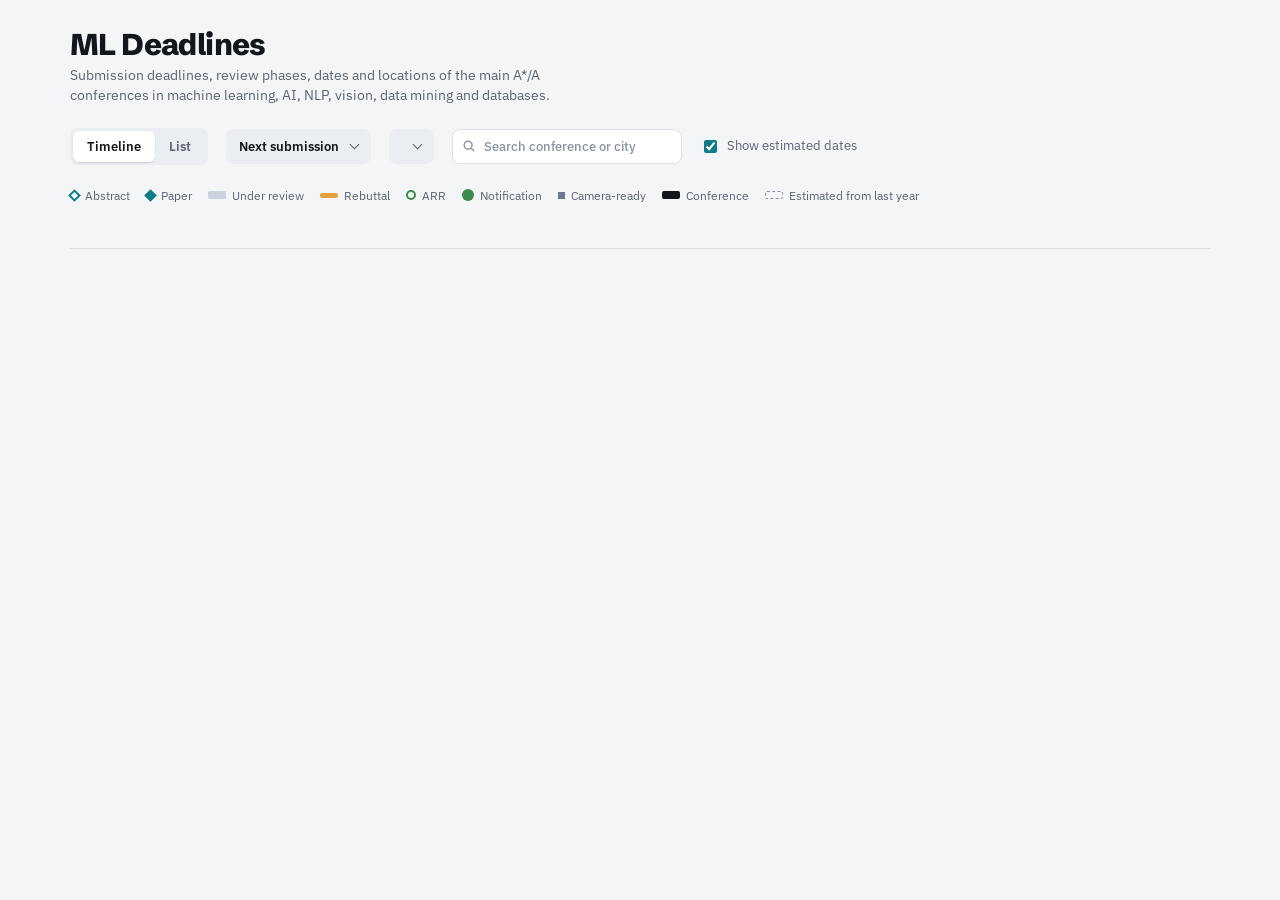
==== site/index.html @ cdab784c "Sort menu, area menu and search - The sort toggle becomes a menu with four orders: next submission  " ====
<!doctype html>
<html lang="en">
<head>
<meta charset="utf-8">
<meta name="viewport" content="width=device-width, initial-scale=1, viewport-fit=cover">
<title>ML Deadlines</title>
<meta name="description" content="Submission deadlines, review phases, dates and locations of the main A*/A conferences in machine learning, AI, NLP, vision, data mining and databases. Subscribe in your calendar.">
<link rel="canonical" href="https://ambress92.github.io/ml-deadlines/">
<meta name="google-site-verification" content="tQn860gtZTyTeX4KNDetB0hf03Wg_ztOCes29v9D6dY">
<link rel="icon" href="favicon.svg" type="image/svg+xml">
<meta property="og:type" content="website">
<meta property="og:site_name" content="ML Deadlines">
<meta property="og:title" content="ML Deadlines">
<meta property="og:description" content="Deadlines, review phases, dates and locations of the main A*/A conferences in ML, AI, NLP, vision, data mining and databases, on one timeline.">
<meta property="og:url" content="https://ambress92.github.io/ml-deadlines/">
<meta property="og:image" content="https://ambress92.github.io/ml-deadlines/og.png">
<meta property="og:image:width" content="1200">
<meta property="og:image:height" content="630">
<meta property="og:image:alt" content="ML Deadlines: conference deadlines on one timeline">
<meta name="twitter:card" content="summary_large_image">
<link rel="preconnect" href="https://fonts.googleapis.com">
<link rel="preconnect" href="https://fonts.gstatic.com" crossorigin>
<link rel="stylesheet" href="https://fonts.googleapis.com/css2?family=Schibsted+Grotesk:wght@600;700;800&family=IBM+Plex+Sans:wght@400;500;600&family=IBM+Plex+Mono:wght@400;500;600&display=swap">
<link rel="stylesheet" href="style.css">
</head>
<body>
<div class="wrap">
  <header>
    <div>
      <h1>ML Deadlines</h1>
      <p class="sub">Submission deadlines, review phases, dates and locations of the main A*/A conferences in machine learning, AI, NLP, vision, data mining and databases.</p>
    </div>
    <div class="head-actions">
      <div class="tz" id="tz"></div>
    </div>
  </header>

  <div class="controls">
    <div class="seg" role="group" aria-label="View">
      <button id="v-timeline" data-view="timeline" aria-pressed="true">Timeline</button>
      <button id="v-list" data-view="list" aria-pressed="false">List</button>
    </div>
    <label class="pick"><span class="sr">Sort by</span><select id="sort">
      <option value="submission">Next submission</option>
      <option value="rebuttal">Next rebuttal</option>
      <option value="decision">Next decision</option>
      <option value="conference">Next conference</option>
    </select></label>
    <label class="pick" id="area-pick"><span class="sr">Area</span><select id="area"></select></label>
    <label class="search"><span class="sr">Search conferences</span>
      <svg viewBox="0 0 16 16" fill="none" stroke="currentColor" stroke-width="1.6" aria-hidden="true"><circle cx="7" cy="7" r="4.5"/><path d="M10.5 10.5 14 14"/></svg>
      <input type="search" id="q" placeholder="Search conference or city" autocomplete="off" spellcheck="false" enterkeyhint="search">
    </label>
    <label class="check"><input type="checkbox" id="show-est" checked> Show estimated dates</label>
  </div>

  <div class="legend" id="legend">
    <span><i class="sw dia hollow"></i>Abstract</span>
    <span><i class="sw dia"></i>Paper</span>
    <span><i class="sw bar" style="background:var(--review)"></i>Under review</span>
    <span><i class="sw bar" style="background:var(--rebuttal);height:5px"></i>Rebuttal</span>
    <span title="ACL Rolling Review: commit your reviewed paper to this conference"><i class="sw ring"></i>ARR</span>
    <span><i class="sw dot"></i>Notification</span>
    <span><i class="sw sq"></i>Camera-ready</span>
    <span><i class="sw bar" style="background:var(--conf)"></i>Conference</span>
    <span><i class="sw bar" style="border:1.5px dashed var(--faint)"></i>Estimated from last year</span>
  </div>

  <main id="view"></main>

  <div class="rolling" id="rolling" hidden></div>

  <footer id="footer"></footer>
</div>
<div id="tip" hidden></div>
<div id="toast" hidden></div>
<div class="menu" id="menu" hidden></div>
<script>window.__DATA__ = /*__DATA__*/null;</script>
<script src="app.js"></script>
<script data-goatcounter="https://ml-deadlines.goatcounter.com/count" async src="https://gc.zgo.at/count.js"></script>
</body>
</html>
---- site/style.css ----
:root{
  --bg:#F3F5F7; --surface:#FFFFFF; --surface-2:#EAEEF2; --ink:#12161D; --muted:#5A6474; --faint:#8A93A1; --line:#DCE1E7;
  --accent:#0E7C86; --accent-ink:#FFFFFF; --accent-soft:#D6EEF0;
  --review:#CBD4DE; --rebuttal:#E3A23B; --notif:#3D8A4C; --camera:#6C7A8F; --conf:#12161D;
  --urgent:#C63D2F; --soon:#A86B12; --today:#C63D2F;
  --display:"Schibsted Grotesk", "Helvetica Neue", Arial, sans-serif;
  --sans:"IBM Plex Sans", "Helvetica Neue", Arial, sans-serif;
  --mono:"IBM Plex Mono", ui-monospace, Menlo, Consolas, monospace;
  --namew:220px; --axish:34px;
  color-scheme:light;
}
@media (prefers-color-scheme: dark){
  :root:not([data-theme="light"]){
    --bg:#0E1216; --surface:#151A20; --surface-2:#1C232B; --ink:#E5E9EE; --muted:#9AA4B1; --faint:#6B7582; --line:#29313A;
    --accent:#3DB5BF; --accent-ink:#06282B; --accent-soft:#12383C;
    --review:#34404D; --rebuttal:#E0A43F; --notif:#5DB36D; --camera:#8E9BB0; --conf:#E5E9EE;
    --urgent:#EE6A5B; --soon:#E0A43F; --today:#EE6A5B;
    color-scheme:dark;
  }
}
:root[data-theme="dark"]{
  --bg:#0E1216; --surface:#151A20; --surface-2:#1C232B; --ink:#E5E9EE; --muted:#9AA4B1; --faint:#6B7582; --line:#29313A;
  --accent:#3DB5BF; --accent-ink:#06282B; --accent-soft:#12383C;
  --review:#34404D; --rebuttal:#E0A43F; --notif:#5DB36D; --camera:#8E9BB0; --conf:#E5E9EE;
  --urgent:#EE6A5B; --soon:#E0A43F; --today:#EE6A5B;
  color-scheme:dark;
}
*{box-sizing:border-box}
[hidden]{display:none!important}
html{-webkit-text-size-adjust:100%}
body{margin:0; background:var(--bg); color:var(--ink); font-family:var(--sans); font-size:14px; line-height:1.45}
.wrap{max-width:1180px; margin:0 auto; padding:28px 20px 64px; display:flex; flex-direction:column; gap:22px}
header{display:flex; flex-wrap:wrap; align-items:flex-end; justify-content:space-between; gap:12px 24px}
h1{font-family:var(--display); font-weight:800; font-size:30px; letter-spacing:-.02em; margin:0; line-height:1.1}
.sub{color:var(--muted); margin:4px 0 0; max-width:62ch}
.tz{font-family:var(--mono); font-size:12px; color:var(--muted); text-align:right}
.tz b{color:var(--ink); font-weight:500}
.notice{font-size:13px; color:var(--muted); background:var(--surface-2); border-radius:6px; padding:8px 12px}
.notice strong{color:var(--ink); font-weight:600}

.controls{display:flex; flex-wrap:wrap; gap:10px 18px; align-items:center}
.seg{display:inline-flex; background:var(--surface-2); border-radius:8px; padding:3px}
.seg button{font:600 13px var(--sans); color:var(--muted); background:none; border:0; padding:7px 14px; border-radius:6px; cursor:pointer}
.seg button[aria-pressed="true"]{background:var(--surface); color:var(--ink); box-shadow:0 1px 2px rgba(0,0,0,.12)}
.sr{position:absolute; width:1px; height:1px; overflow:hidden; clip-path:inset(50%); white-space:nowrap}
/* native menus, so phones open their own picker; the arrow is drawn here so it follows the theme */
.pick{position:relative; display:inline-flex}
.pick select{appearance:none; -webkit-appearance:none; font:600 13px var(--sans); color:var(--ink); background:var(--surface-2); border:0; border-radius:8px; padding:9px 32px 9px 13px; cursor:pointer}
.pick select option{background:var(--surface); color:var(--ink)}
.pick::after{content:""; position:absolute; right:13px; top:50%; width:6px; height:6px; margin-top:-5px; border-right:1.5px solid var(--muted); border-bottom:1.5px solid var(--muted); transform:rotate(45deg); pointer-events:none}
.pick.off select{opacity:.45}
.search{position:relative; display:inline-flex; align-items:center}
.search svg{position:absolute; left:10px; width:14px; height:14px; color:var(--faint); pointer-events:none}
.search input{font:500 13px var(--sans); color:var(--ink); background:var(--surface); border:1px solid var(--line); border-radius:8px; padding:8px 10px 8px 31px; width:230px}
.search input::placeholder{color:var(--faint)}
.check{display:inline-flex; gap:7px; align-items:center; color:var(--muted); font-size:13px; cursor:pointer}
.check input{accent-color:var(--accent)}
button:focus-visible,select:focus-visible,[tabindex]:focus-visible,input:focus-visible{outline:2px solid var(--accent); outline-offset:2px}

/* rolling strip */
.rolling{display:flex; flex-wrap:wrap; align-items:center; gap:10px 20px; border:1px dashed var(--line); border-radius:8px; padding:10px 14px; background:var(--surface)}
.rolling .lbl{font:600 11px var(--sans); text-transform:uppercase; letter-spacing:.08em; color:var(--muted)}
.rolling .ven{font-family:var(--display); font-weight:700; font-size:15px}
.rolling .ven a{color:inherit; text-decoration:none; border-bottom:1px solid var(--line)}
.rolling .ven a:hover{color:var(--accent); border-bottom-color:var(--accent)}
.rolling .ven small{font:500 12px var(--sans); color:var(--muted); margin-left:6px}
.rolling .next{font-family:var(--mono); font-size:12.5px}
.rolling .next b{font-weight:600}
.rolling .then{font-family:var(--mono); font-size:12px; color:var(--faint)}

/* legend */
.legend{display:flex; flex-wrap:wrap; gap:6px 16px; font-size:12px; color:var(--muted)}
.legend span{display:inline-flex; align-items:center; gap:6px}
.sw{display:inline-block}
.sw.dia{width:9px; height:9px; transform:rotate(45deg); background:var(--accent)}
.sw.dia.hollow{background:var(--surface); border:2px solid var(--accent)}
.sw.bar{width:18px; height:8px; border-radius:2px}
.sw.dot{width:12px; height:12px; border-radius:50%; background:var(--notif)}
.sw.ring{width:10px; height:10px; border-radius:50%; border:2.5px solid var(--notif)}
.sw.sq{width:7px; height:7px; background:var(--camera)}

/* timeline */
.tl-scroll{overflow-x:auto; background:var(--surface); border:1px solid var(--line); border-radius:10px}
.tl{position:relative; min-width:880px}
.tl-head,.trow{display:grid; grid-template-columns:var(--namew) 1fr}
.tl-head{height:var(--axish); border-bottom:1px solid var(--line)}
.tl-head .axis{position:relative}
.mo{position:absolute; top:10px; font:500 11px var(--mono); color:var(--muted); padding-left:5px; white-space:nowrap}
.mo.jan{color:var(--ink); font-weight:600}
.grid{position:absolute; top:0; bottom:0; left:var(--namew); right:0; pointer-events:none; z-index:0}
.grid i{position:absolute; top:0; bottom:0; width:1px; background:var(--line)}
.grid .now{top:var(--axish); width:2px; background:var(--today); z-index:3}
/* the today line starts below the month labels; its label stays at the top of the axis */
.grid .now::before{content:"today"; position:absolute; top:calc(-1px - var(--axish)); left:50%; transform:translateX(-50%); font:600 10px var(--mono); color:var(--today); background:var(--surface); padding:0 3px}
.trow{border-bottom:1px solid var(--line); min-height:54px}
.trow:last-child{border-bottom:0}
.tname{padding:8px 12px 8px 14px; display:flex; flex-direction:column; justify-content:center; gap:2px; border-right:1px solid var(--line); background:var(--surface); position:sticky; left:0; z-index:4}
.vn{font-family:var(--display); font-weight:700; font-size:15px; display:flex; align-items:baseline; gap:6px}
.vn a{color:inherit; text-decoration:none; border-bottom:1px solid var(--line)}
.vn a:hover{color:var(--accent); border-bottom-color:var(--accent)}
.vn .ed{font:500 12px var(--mono); color:var(--muted)}
.rank{font:600 10.5px var(--mono); padding:1px 5px; border-radius:4px; background:var(--surface-2); color:var(--muted)}
.cd{font:500 12px var(--mono); color:var(--muted); white-space:nowrap}
.cd.urgent{color:var(--urgent)} .cd.soon{color:var(--soon)}

.est-tag{font:600 10px var(--mono); text-transform:uppercase; letter-spacing:.06em; color:var(--faint); border:1px dashed var(--faint); border-radius:4px; padding:0 4px}
.track{position:relative; z-index:1}
.band{position:absolute; top:50%; height:10px; margin-top:-5px; border-radius:2px}
.band.review{background:var(--review)}
.band.rebuttal{background:var(--rebuttal); height:6px; margin-top:-3px; z-index:1}
.band.conf{background:var(--conf); height:14px; margin-top:-7px; min-width:6px; z-index:1}
.mk{position:absolute; top:50%; z-index:2; cursor:default; box-shadow:0 0 0 2px var(--surface)}
.mk.notif{box-shadow:none}
.mk.sub{width:11px; height:11px; margin:-5.5px 0 0 -5.5px; transform:rotate(45deg); background:var(--accent)}
.mk.sub.hollow{background:var(--surface); border:2px solid var(--accent)}
.mk.notif{width:14px; height:14px; margin:-7px 0 0 -7px; border-radius:50%; background:var(--notif); border:2px solid var(--surface)}
.mk.commit{width:10px; height:10px; margin:-5px 0 0 -5px; border-radius:50%; background:var(--surface); border:2.5px solid var(--notif)}
.mk.camera{width:8px; height:8px; margin:-4px 0 0 -4px; background:var(--camera)}
.band[data-tip]{cursor:default}
.clabel{position:absolute; top:50%; transform:translateY(-50%); font:500 11px var(--mono); color:var(--muted); white-space:nowrap}
.past{opacity:.3}
.track .est:not(.past){opacity:.6}
.band.conf.est,.band.review.est{background:transparent; border:1.5px dashed var(--faint)}
.mk.sub.est{background:transparent; border:2px dashed var(--accent)}
.tname .row1{display:flex; align-items:center; justify-content:space-between; gap:6px}
.icon-btn{flex:none; display:inline-grid; place-items:center; width:26px; height:26px; border-radius:6px; border:1px solid var(--line); background:var(--surface); color:var(--muted); cursor:pointer; padding:0}
.icon-btn:hover{color:var(--accent); border-color:var(--accent)}
.icon-btn svg{width:14px; height:14px}

/* list */
.list{display:flex; flex-direction:column; background:var(--surface); border:1px solid var(--line); border-radius:10px}
.lrow{display:grid; grid-template-columns:118px minmax(170px,1.1fr) minmax(220px,1.5fr) minmax(250px,2fr) auto; gap:14px 20px; align-items:center; padding:14px 16px; border-bottom:1px solid var(--line)}
.lrow:last-child{border-bottom:0}
.lrow.est{background:repeating-linear-gradient(135deg, transparent 0 10px, var(--surface-2) 10px 11px)}
.big{font:600 20px var(--mono); letter-spacing:-.02em; font-variant-numeric:tabular-nums}
.big.urgent{color:var(--urgent)} .big.soon{color:var(--soon)}
.big small{display:block; font:500 11px var(--sans); color:var(--muted); letter-spacing:0}
.meta{font-size:12.5px; color:var(--muted)}
.nextdl b{font-weight:600}
.nextdl .when{font-family:var(--mono); font-size:13px}
.nextdl .aoe{font:400 11.5px var(--mono); color:var(--faint)}
.phases{display:flex; flex-wrap:wrap; gap:4px 6px}
.ph{font:500 11.5px var(--mono); padding:2px 7px; border-radius:4px; background:var(--surface-2); color:var(--muted); white-space:nowrap}
.ph.is-next{background:var(--accent-soft); color:var(--ink); font-weight:600}
.ph.done{text-decoration:line-through; opacity:.6}
.btn{font:600 12.5px var(--sans); color:var(--accent-ink); background:var(--accent); border:0; border-radius:6px; padding:8px 12px; cursor:pointer; white-space:nowrap}
.btn.ghost{background:transparent; color:var(--accent); border:1px solid var(--accent)}

.head-actions{display:flex; flex-direction:column; align-items:flex-end; gap:10px}
.menu{position:fixed; z-index:40; background:var(--surface); border:1px solid var(--line); border-radius:8px; box-shadow:0 8px 24px rgba(0,0,0,.14); padding:6px; min-width:230px; display:flex; flex-direction:column}
.menu .mh{font:600 11px var(--sans); text-transform:uppercase; letter-spacing:.08em; color:var(--muted); padding:6px 10px 4px}
.menu a,.menu button{font:500 13px var(--sans); color:var(--ink); text-decoration:none; background:none; border:0; text-align:left; padding:8px 10px; border-radius:5px; cursor:pointer}
.menu a:hover,.menu button:hover{background:var(--surface-2)}
.menu .note{font-size:11.5px; color:var(--faint); padding:4px 10px 6px; max-width:260px}
.src{color:var(--faint); grid-column:2 / -1; margin-top:-6px; font-size:12px} .src a{color:inherit}
.src a:hover{color:var(--accent)}
footer{display:flex; flex-wrap:wrap; gap:6px 18px; font-size:12.5px; color:var(--muted); border-top:1px solid var(--line); padding-top:16px}
footer a{color:var(--ink)}
footer a:hover{color:var(--accent)}
.swipe-hint{display:none}
.static-list{margin:0; padding:18px 18px 18px 34px; background:var(--surface); border:1px solid var(--line); border-radius:10px; color:var(--muted)}
.static-list li{margin-bottom:6px}
.static-list a{color:var(--ink); font-weight:600}
.empty{padding:28px; text-align:center; color:var(--muted)}
#tip{position:fixed; z-index:50; pointer-events:none; background:var(--ink); color:var(--bg); font:500 12px var(--mono); padding:6px 9px; border-radius:6px; max-width:280px; white-space:pre-line}
#toast{position:fixed; left:50%; bottom:calc(24px + env(safe-area-inset-bottom, 0px)); transform:translateX(-50%); background:var(--ink); color:var(--bg); padding:10px 16px; border-radius:8px; font-size:13px; z-index:60; max-width:calc(100% - 32px)}

@media (max-width:860px){
  .lrow{grid-template-columns:96px 1fr; gap:8px 14px}
  .lrow .nextdl,.lrow .phases,.lrow .act,.lrow .src{grid-column:2}
  .big{font-size:17px}
}
@media (max-width:520px){
  :root{--namew:128px}
  h1{font-size:25px}
  .tz{text-align:left}
  .head-actions{align-items:flex-start}
  .lrow{grid-template-columns:1fr}
  .lrow .nextdl,.lrow .phases,.lrow .act,.lrow .src{grid-column:1}
}
/* phones: one stacked row per venue (name above the track); about 9 of the 12 months are
   visible and the chart scrolls sideways, with the names pinned to the left */
@media (max-width:640px){
  :root{--axish:30px}
  .wrap{padding-inline:14px}
  /* controls: view and search on the first line, the menus below */
  .controls{gap:10px}
  .search{order:1; flex:1 1 150px}
  .search input{width:100%}
  .pick,.check{order:2}
  .tl{min-width:0; width:calc(100% * 12 / 9)}
  .swipe-hint{display:block; margin:-12px 0 0; font-size:12px; color:var(--muted)}
  .tl-head{grid-template-columns:1fr}
  .tl-head > div:first-child{display:none}
  .grid{left:0}
  .trow{grid-template-columns:1fr; min-height:0}
  .tname{position:sticky; left:0; width:calc(100vw - 30px); border-right:0; padding:8px 10px 2px; flex-direction:row; flex-wrap:wrap; align-items:baseline; justify-content:space-between; gap:0 10px; z-index:4}
  .tname .row1{flex:1 1 auto; min-width:0}
  .tname .cd{order:3; flex-basis:100%; font-size:11.5px}
  .track{height:30px}
  .vn{font-size:14px}
  .mo{font-size:10px; padding-left:3px; top:9px}
  .mk.sub{width:9px; height:9px; margin:-4.5px 0 0 -4.5px}
  .mk.notif{width:11px; height:11px; margin:-5.5px 0 0 -5.5px}
  .mk.commit{width:9px; height:9px; margin:-4.5px 0 0 -4.5px; border-width:2px}
  .mk.camera{width:6px; height:6px; margin:-3px 0 0 -3px}
  .band{height:7px; margin-top:-3.5px}
  .band.rebuttal{height:4px; margin-top:-2px}
  .band.conf{height:11px; margin-top:-5.5px}
  .clabel{font-size:10px}
  .icon-btn{width:24px; height:24px}
}
@media (prefers-reduced-motion: reduce){*{transition:none!important}}
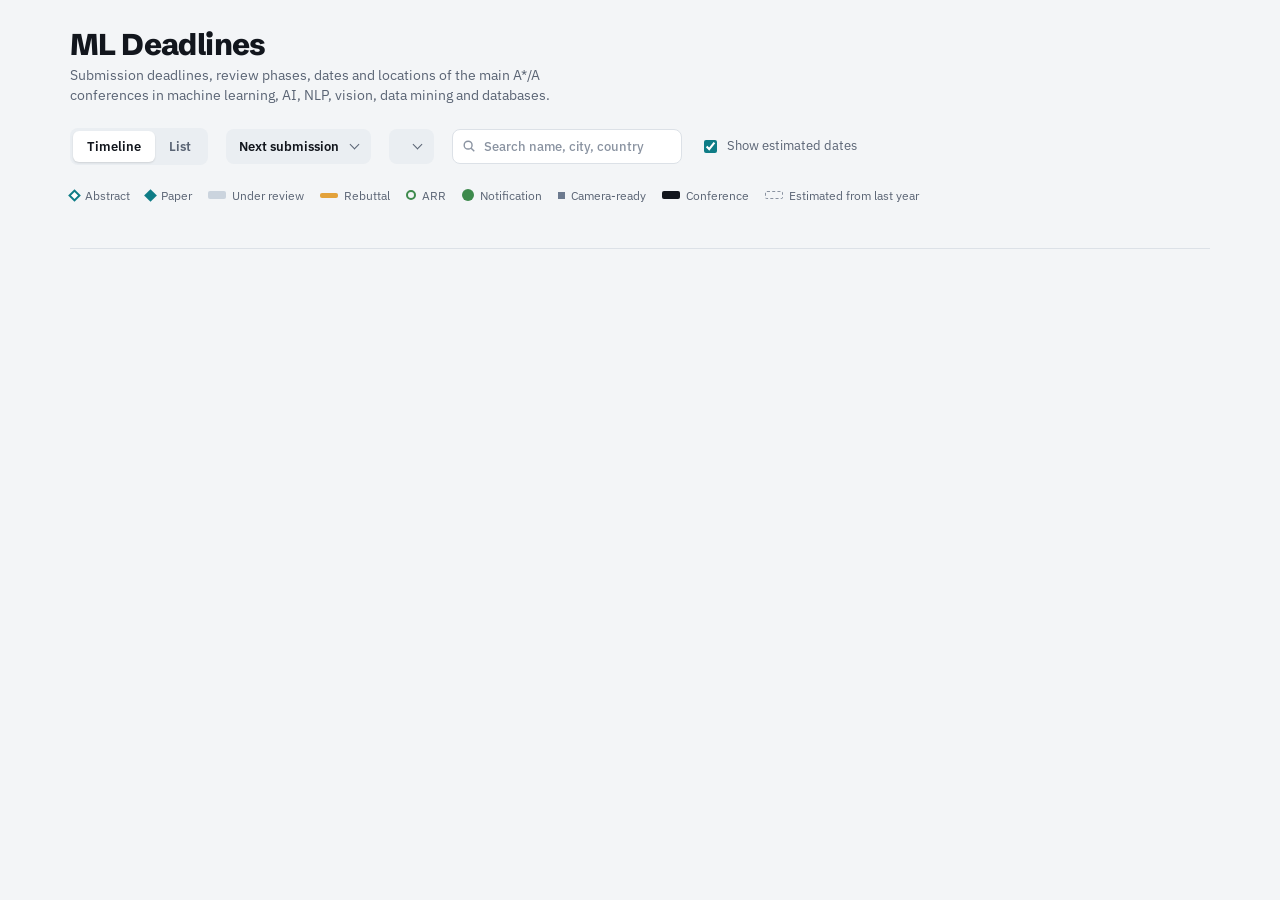
==== commit 8d48b65b: "Search by country, and match the start of words - Each typed word must start a word of the venue's n" ====
--- a/site/index.html
+++ b/site/index.html
@@ -49,7 +49,7 @@
     <label class="pick" id="area-pick"><span class="sr">Area</span><select id="area"></select></label>
     <label class="search"><span class="sr">Search conferences</span>
       <svg viewBox="0 0 16 16" fill="none" stroke="currentColor" stroke-width="1.6" aria-hidden="true"><circle cx="7" cy="7" r="4.5"/><path d="M10.5 10.5 14 14"/></svg>
-      <input type="search" id="q" placeholder="Search conference or city" autocomplete="off" spellcheck="false" enterkeyhint="search">
+      <input type="search" id="q" placeholder="Search name, city, country" autocomplete="off" spellcheck="false" enterkeyhint="search">
     </label>
     <label class="check"><input type="checkbox" id="show-est" checked> Show estimated dates</label>
   </div>
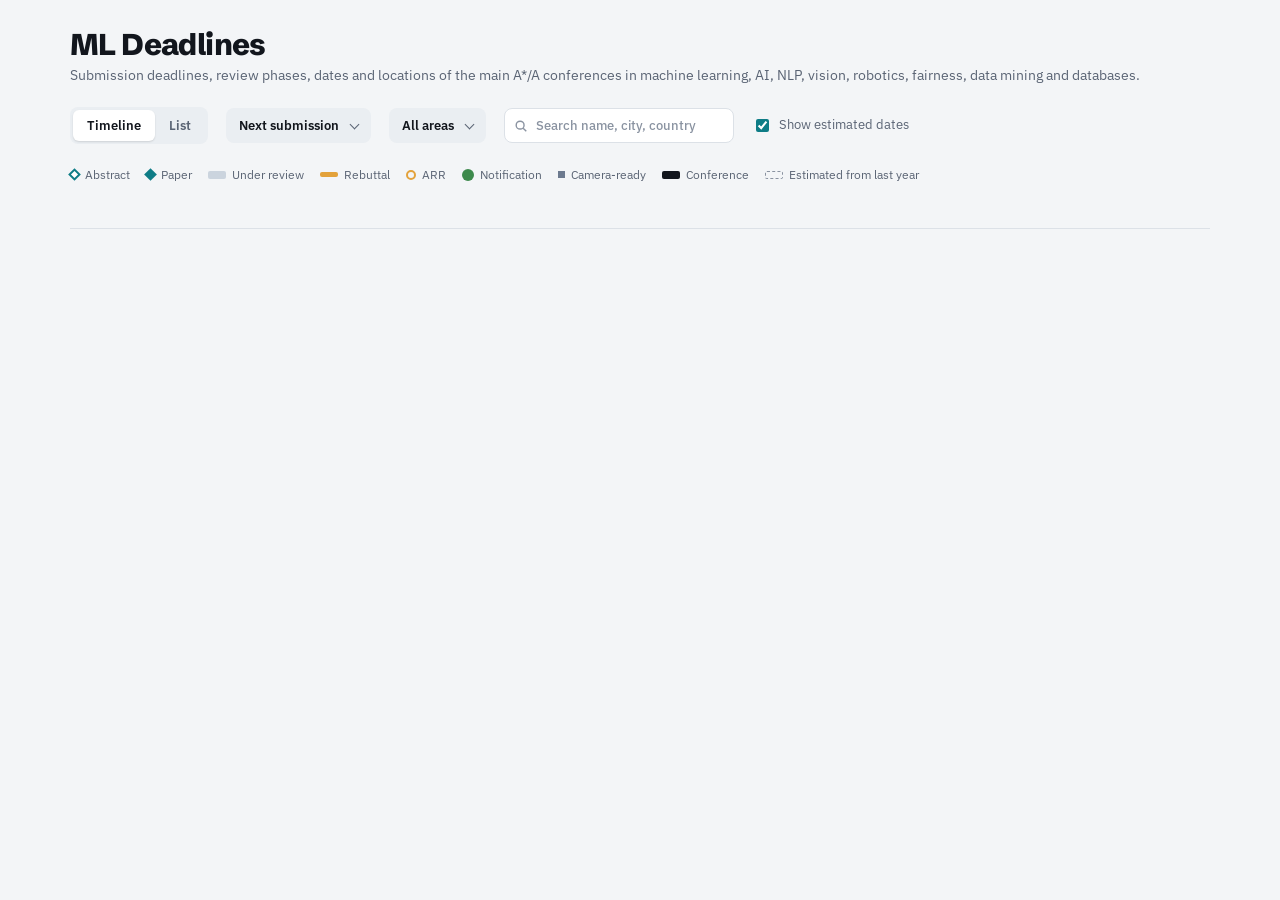
==== commit 84d29f6a: "Add vision, robotics and fairness venues; move to ICORE 2026 ranks New venues, with dates from the o" ====
--- a/site/index.html
+++ b/site/index.html
@@ -4,14 +4,14 @@
 <meta charset="utf-8">
 <meta name="viewport" content="width=device-width, initial-scale=1, viewport-fit=cover">
 <title>ML Deadlines</title>
-<meta name="description" content="Submission deadlines, review phases, dates and locations of the main A*/A conferences in machine learning, AI, NLP, vision, data mining and databases. Subscribe in your calendar.">
+<meta name="description" content="Submission deadlines, review phases, dates and locations of the main A*/A conferences in machine learning, AI, NLP, vision, robotics, fairness, data mining and databases. Subscribe in your calendar.">
 <link rel="canonical" href="https://ambress92.github.io/ml-deadlines/">
 <meta name="google-site-verification" content="tQn860gtZTyTeX4KNDetB0hf03Wg_ztOCes29v9D6dY">
 <link rel="icon" href="favicon.svg" type="image/svg+xml">
 <meta property="og:type" content="website">
 <meta property="og:site_name" content="ML Deadlines">
 <meta property="og:title" content="ML Deadlines">
-<meta property="og:description" content="Deadlines, review phases, dates and locations of the main A*/A conferences in ML, AI, NLP, vision, data mining and databases, on one timeline.">
+<meta property="og:description" content="Deadlines, review phases, dates and locations of the main A*/A conferences in ML, AI, NLP, vision, robotics, fairness, data mining and databases, on one timeline.">
 <meta property="og:url" content="https://ambress92.github.io/ml-deadlines/">
 <meta property="og:image" content="https://ambress92.github.io/ml-deadlines/og.png">
 <meta property="og:image:width" content="1200">
@@ -28,10 +28,7 @@
   <header>
     <div>
       <h1>ML Deadlines</h1>
-      <p class="sub">Submission deadlines, review phases, dates and locations of the main A*/A conferences in machine learning, AI, NLP, vision, data mining and databases.</p>
-    </div>
-    <div class="head-actions">
-      <div class="tz" id="tz"></div>
+      <p class="sub">Submission deadlines, review phases, dates and locations of the main A*/A conferences in machine learning, AI, NLP, vision, robotics, fairness, data mining and databases.</p>
     </div>
   </header>
 
@@ -46,7 +43,10 @@
       <option value="decision">Next decision</option>
       <option value="conference">Next conference</option>
     </select></label>
-    <label class="pick" id="area-pick"><span class="sr">Area</span><select id="area"></select></label>
+    <div class="pick" id="area-pick">
+      <button type="button" id="area-btn" aria-haspopup="true" aria-expanded="false">All areas</button>
+      <div class="area-pop" id="area-pop" role="group" aria-label="Areas" hidden></div>
+    </div>
     <label class="search"><span class="sr">Search conferences</span>
       <svg viewBox="0 0 16 16" fill="none" stroke="currentColor" stroke-width="1.6" aria-hidden="true"><circle cx="7" cy="7" r="4.5"/><path d="M10.5 10.5 14 14"/></svg>
       <input type="search" id="q" placeholder="Search name, city, country" autocomplete="off" spellcheck="false" enterkeyhint="search">
--- a/site/style.css
+++ b/site/style.css
@@ -32,9 +32,7 @@
 .wrap{max-width:1180px; margin:0 auto; padding:28px 20px 64px; display:flex; flex-direction:column; gap:22px}
 header{display:flex; flex-wrap:wrap; align-items:flex-end; justify-content:space-between; gap:12px 24px}
 h1{font-family:var(--display); font-weight:800; font-size:30px; letter-spacing:-.02em; margin:0; line-height:1.1}
-.sub{color:var(--muted); margin:4px 0 0; max-width:62ch}
-.tz{font-family:var(--mono); font-size:12px; color:var(--muted); text-align:right}
-.tz b{color:var(--ink); font-weight:500}
+.sub{color:var(--muted); margin:4px 0 0}
 .notice{font-size:13px; color:var(--muted); background:var(--surface-2); border-radius:6px; padding:8px 12px}
 .notice strong{color:var(--ink); font-weight:600}
 
@@ -45,10 +43,16 @@
 .sr{position:absolute; width:1px; height:1px; overflow:hidden; clip-path:inset(50%); white-space:nowrap}
 /* native menus, so phones open their own picker; the arrow is drawn here so it follows the theme */
 .pick{position:relative; display:inline-flex}
-.pick select{appearance:none; -webkit-appearance:none; font:600 13px var(--sans); color:var(--ink); background:var(--surface-2); border:0; border-radius:8px; padding:9px 32px 9px 13px; cursor:pointer}
+.pick select,.pick>button{appearance:none; -webkit-appearance:none; font:600 13px var(--sans); color:var(--ink); background:var(--surface-2); border:0; border-radius:8px; padding:9px 32px 9px 13px; cursor:pointer}
 .pick select option{background:var(--surface); color:var(--ink)}
 .pick::after{content:""; position:absolute; right:13px; top:50%; width:6px; height:6px; margin-top:-5px; border-right:1.5px solid var(--muted); border-bottom:1.5px solid var(--muted); transform:rotate(45deg); pointer-events:none}
-.pick.off select{opacity:.45}
+.pick.off select,.pick.off>button{opacity:.45}
+.pick>button{text-align:left; white-space:nowrap}
+.area-pop{position:absolute; top:calc(100% + 6px); left:0; z-index:40; background:var(--surface); border:1px solid var(--line); border-radius:8px; box-shadow:0 8px 24px rgba(0,0,0,.14); padding:6px; min-width:210px; display:flex; flex-direction:column}
+.area-pop label{display:flex; gap:9px; align-items:center; font:500 13px var(--sans); color:var(--ink); padding:7px 10px; border-radius:5px; cursor:pointer; white-space:nowrap}
+.area-pop label:hover{background:var(--surface-2)}
+.area-pop label.all{font-weight:600; border-bottom:1px solid var(--line); border-radius:5px 5px 0 0; margin-bottom:4px; padding-bottom:9px}
+.area-pop input{accent-color:var(--accent); margin:0}
 .search{position:relative; display:inline-flex; align-items:center}
 .search svg{position:absolute; left:10px; width:14px; height:14px; color:var(--faint); pointer-events:none}
 .search input{font:500 13px var(--sans); color:var(--ink); background:var(--surface); border:1px solid var(--line); border-radius:8px; padding:8px 10px 8px 31px; width:230px}
@@ -76,7 +80,7 @@
 .sw.dia.hollow{background:var(--surface); border:2px solid var(--accent)}
 .sw.bar{width:18px; height:8px; border-radius:2px}
 .sw.dot{width:12px; height:12px; border-radius:50%; background:var(--notif)}
-.sw.ring{width:10px; height:10px; border-radius:50%; border:2.5px solid var(--notif)}
+.sw.ring{width:10px; height:10px; border-radius:50%; border:2.5px solid var(--rebuttal)}
 .sw.sq{width:7px; height:7px; background:var(--camera)}
 
 /* timeline */
@@ -114,7 +118,7 @@
 .mk.sub{width:11px; height:11px; margin:-5.5px 0 0 -5.5px; transform:rotate(45deg); background:var(--accent)}
 .mk.sub.hollow{background:var(--surface); border:2px solid var(--accent)}
 .mk.notif{width:14px; height:14px; margin:-7px 0 0 -7px; border-radius:50%; background:var(--notif); border:2px solid var(--surface)}
-.mk.commit{width:10px; height:10px; margin:-5px 0 0 -5px; border-radius:50%; background:var(--surface); border:2.5px solid var(--notif)}
+.mk.commit{width:10px; height:10px; margin:-5px 0 0 -5px; border-radius:50%; background:var(--surface); border:2.5px solid var(--rebuttal)}
 .mk.camera{width:8px; height:8px; margin:-4px 0 0 -4px; background:var(--camera)}
 .band[data-tip]{cursor:default}
 .clabel{position:absolute; top:50%; transform:translateY(-50%); font:500 11px var(--mono); color:var(--muted); white-space:nowrap}
@@ -146,7 +150,6 @@
 .btn{font:600 12.5px var(--sans); color:var(--accent-ink); background:var(--accent); border:0; border-radius:6px; padding:8px 12px; cursor:pointer; white-space:nowrap}
 .btn.ghost{background:transparent; color:var(--accent); border:1px solid var(--accent)}
 
-.head-actions{display:flex; flex-direction:column; align-items:flex-end; gap:10px}
 .menu{position:fixed; z-index:40; background:var(--surface); border:1px solid var(--line); border-radius:8px; box-shadow:0 8px 24px rgba(0,0,0,.14); padding:6px; min-width:230px; display:flex; flex-direction:column}
 .menu .mh{font:600 11px var(--sans); text-transform:uppercase; letter-spacing:.08em; color:var(--muted); padding:6px 10px 4px}
 .menu a,.menu button{font:500 13px var(--sans); color:var(--ink); text-decoration:none; background:none; border:0; text-align:left; padding:8px 10px; border-radius:5px; cursor:pointer}
@@ -173,8 +176,6 @@
 @media (max-width:520px){
   :root{--namew:128px}
   h1{font-size:25px}
-  .tz{text-align:left}
-  .head-actions{align-items:flex-start}
   .lrow{grid-template-columns:1fr}
   .lrow .nextdl,.lrow .phases,.lrow .act,.lrow .src{grid-column:1}
 }
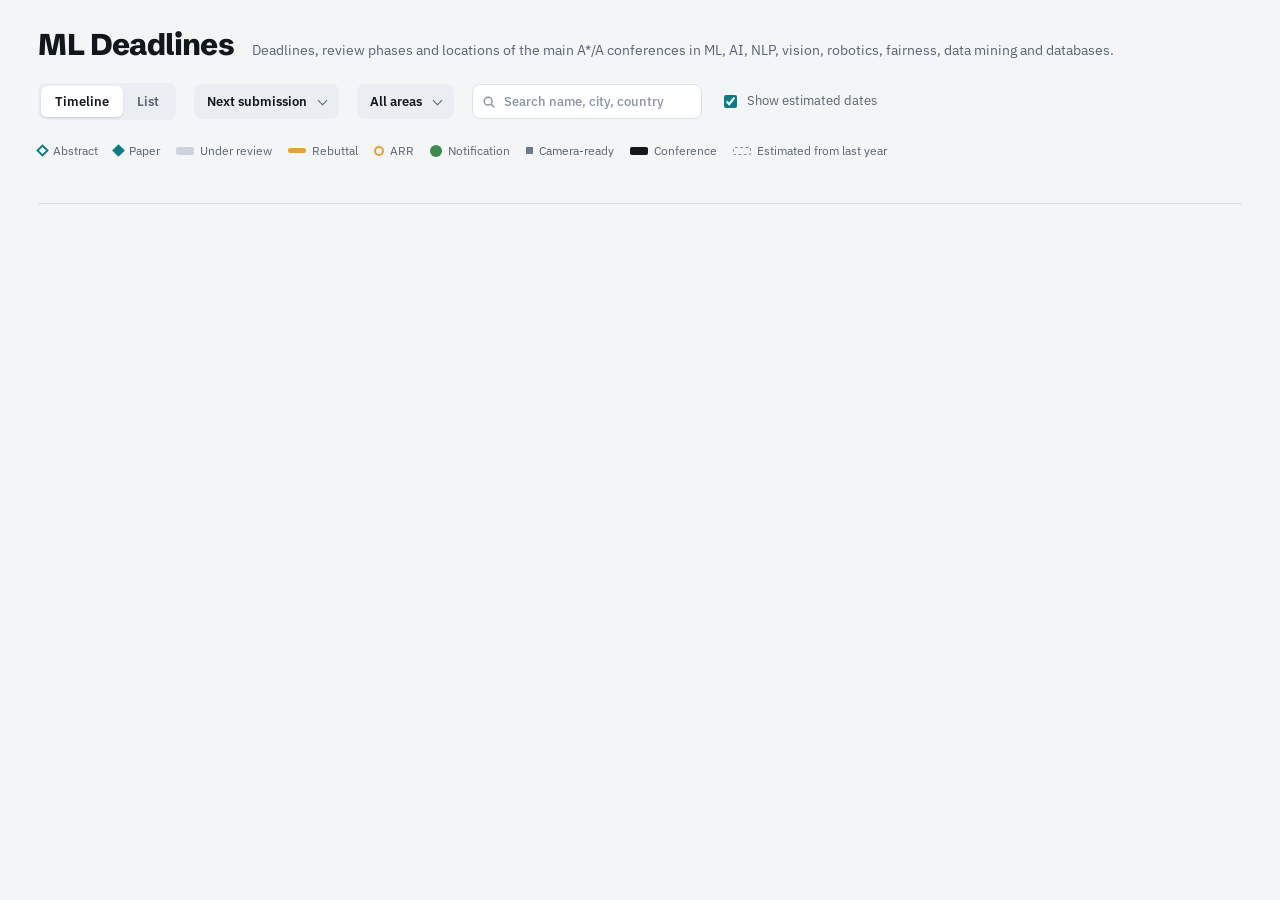
==== commit 668211bb: "Wider page, title and subtitle on one line, US or UK date order The page grows to 1300px (was 1180px" ====
--- a/site/index.html
+++ b/site/index.html
@@ -26,9 +26,9 @@
 <body>
 <div class="wrap">
   <header>
-    <div>
+    <div class="titles">
       <h1>ML Deadlines</h1>
-      <p class="sub">Submission deadlines, review phases, dates and locations of the main A*/A conferences in machine learning, AI, NLP, vision, robotics, fairness, data mining and databases.</p>
+      <p class="sub">Deadlines, review phases and locations of the main A*/A conferences in ML, AI, NLP, vision, robotics, fairness, data mining and databases.</p>
     </div>
   </header>
 
--- a/site/style.css
+++ b/site/style.css
@@ -6,7 +6,7 @@
   --display:"Schibsted Grotesk", "Helvetica Neue", Arial, sans-serif;
   --sans:"IBM Plex Sans", "Helvetica Neue", Arial, sans-serif;
   --mono:"IBM Plex Mono", ui-monospace, Menlo, Consolas, monospace;
-  --namew:220px; --axish:34px;
+  --namew:210px; --axish:34px;
   color-scheme:light;
 }
 @media (prefers-color-scheme: dark){
@@ -29,10 +29,12 @@
 [hidden]{display:none!important}
 html{-webkit-text-size-adjust:100%}
 body{margin:0; background:var(--bg); color:var(--ink); font-family:var(--sans); font-size:14px; line-height:1.45}
-.wrap{max-width:1180px; margin:0 auto; padding:28px 20px 64px; display:flex; flex-direction:column; gap:22px}
+.wrap{max-width:1300px; margin:0 auto; padding:28px clamp(20px, 3vw, 40px) 64px; display:flex; flex-direction:column; gap:22px}
 header{display:flex; flex-wrap:wrap; align-items:flex-end; justify-content:space-between; gap:12px 24px}
 h1{font-family:var(--display); font-weight:800; font-size:30px; letter-spacing:-.02em; margin:0; line-height:1.1}
-.sub{color:var(--muted); margin:4px 0 0}
+/* the subtitle sits beside the title when it fits, and below it otherwise */
+.titles{display:flex; flex-wrap:wrap; align-items:baseline; gap:4px 18px}
+.sub{color:var(--muted); margin:0}
 .notice{font-size:13px; color:var(--muted); background:var(--surface-2); border-radius:6px; padding:8px 12px}
 .notice strong{color:var(--ink); font-weight:600}
 
@@ -99,12 +101,13 @@
 .trow{border-bottom:1px solid var(--line); min-height:54px}
 .trow:last-child{border-bottom:0}
 .tname{padding:8px 12px 8px 14px; display:flex; flex-direction:column; justify-content:center; gap:2px; border-right:1px solid var(--line); background:var(--surface); position:sticky; left:0; z-index:4}
-.vn{font-family:var(--display); font-weight:700; font-size:15px; display:flex; align-items:baseline; gap:6px}
+.vn{font-family:var(--display); font-weight:700; font-size:15px; display:flex; align-items:baseline; gap:5px}
+.vn a{white-space:nowrap}
 .vn a{color:inherit; text-decoration:none; border-bottom:1px solid var(--line)}
 .vn a:hover{color:var(--accent); border-bottom-color:var(--accent)}
 .vn .ed{font:500 12px var(--mono); color:var(--muted)}
 .rank{font:600 10.5px var(--mono); padding:1px 5px; border-radius:4px; background:var(--surface-2); color:var(--muted)}
-.cd{font:500 12px var(--mono); color:var(--muted); white-space:nowrap}
+.cd{font:500 12px var(--mono); color:var(--muted)}
 .cd.urgent{color:var(--urgent)} .cd.soon{color:var(--soon)}
 
 .est-tag{font:600 10px var(--mono); text-transform:uppercase; letter-spacing:.06em; color:var(--faint); border:1px dashed var(--faint); border-radius:4px; padding:0 4px}
@@ -122,6 +125,8 @@
 .mk.camera{width:8px; height:8px; margin:-4px 0 0 -4px; background:var(--camera)}
 .band[data-tip]{cursor:default}
 .clabel{position:absolute; top:50%; transform:translateY(-50%); font:500 11px var(--mono); color:var(--muted); white-space:nowrap}
+/* a label that would cover a marker sits above the row's line instead */
+.clabel.lift{transform:translateY(calc(-50% - 17px))}
 .past{opacity:.3}
 .track .est:not(.past){opacity:.6}
 .band.conf.est,.band.review.est{background:transparent; border:1.5px dashed var(--faint)}
@@ -184,6 +189,7 @@
 @media (max-width:640px){
   :root{--axish:30px}
   .wrap{padding-inline:14px}
+  .sub{display:none}  /* phones show only the title */
   /* controls: view and search on the first line, the menus below */
   .controls{gap:10px}
   .search{order:1; flex:1 1 150px}
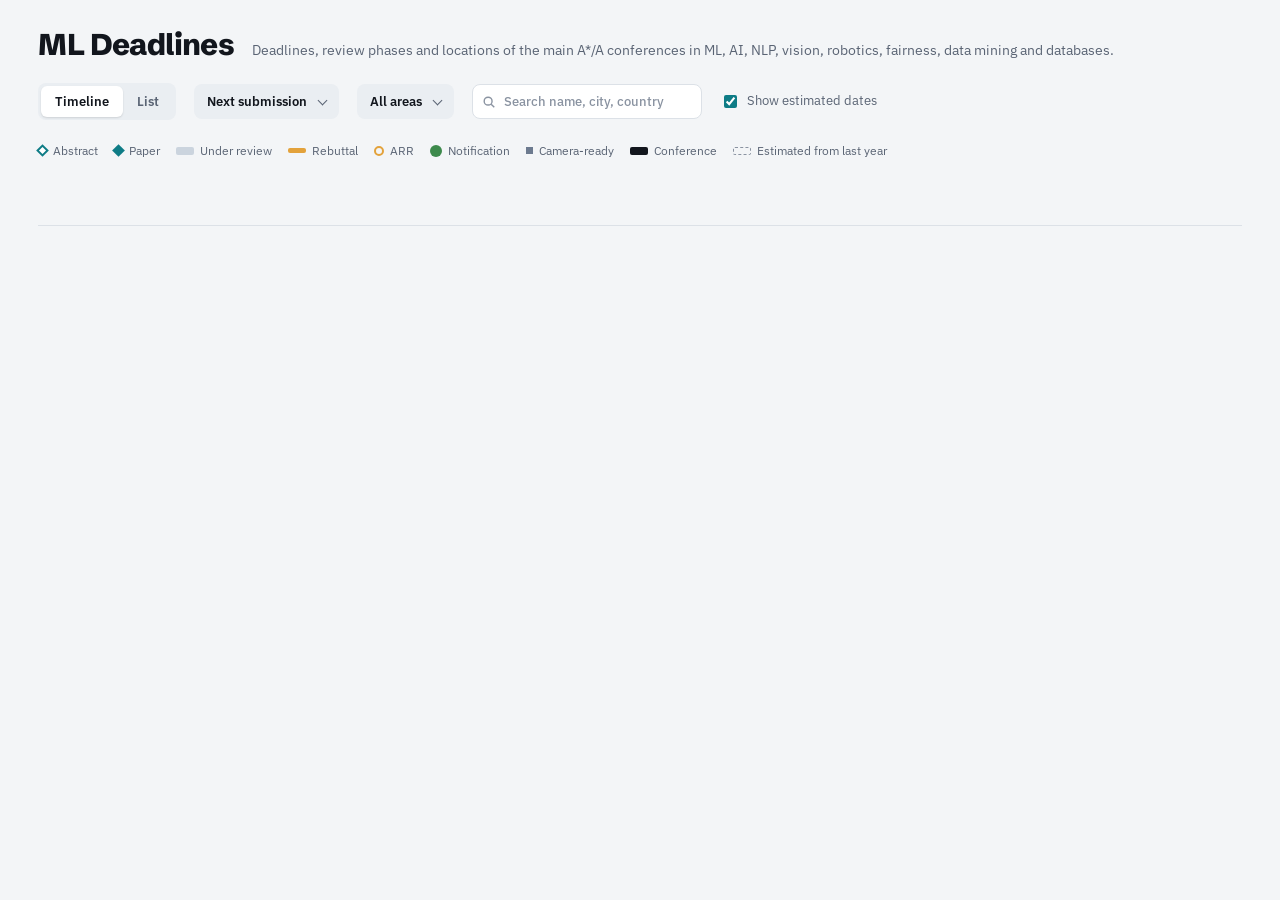
==== commit 108d40a7: "Add a page for each conference The build now writes dist/<id>/index.html for all 37 conferences: eve" ====
--- a/site/index.html
+++ b/site/index.html
@@ -28,7 +28,7 @@
   <header>
     <div class="titles">
       <h1>ML Deadlines</h1>
-      <p class="sub">Deadlines, review phases and locations of the main A*/A conferences in ML, AI, NLP, vision, robotics, fairness, data mining and databases.</p>
+      <p class="tagline">Deadlines, review phases and locations of the main A*/A conferences in ML, AI, NLP, vision, robotics, fairness, data mining and databases.</p>
     </div>
   </header>
 
@@ -70,6 +70,8 @@
 
   <div class="rolling" id="rolling" hidden></div>
 
+  <nav id="confnav"></nav>
+
   <footer id="footer"></footer>
 </div>
 <div id="tip" hidden></div>
--- a/site/style.css
+++ b/site/style.css
@@ -34,7 +34,7 @@
 h1{font-family:var(--display); font-weight:800; font-size:30px; letter-spacing:-.02em; margin:0; line-height:1.1}
 /* the subtitle sits beside the title when it fits, and below it otherwise */
 .titles{display:flex; flex-wrap:wrap; align-items:baseline; gap:4px 18px}
-.sub{color:var(--muted); margin:0}
+.tagline{color:var(--muted); margin:0}
 .notice{font-size:13px; color:var(--muted); background:var(--surface-2); border-radius:6px; padding:8px 12px}
 .notice strong{color:var(--ink); font-weight:600}
 
@@ -64,7 +64,8 @@
 button:focus-visible,select:focus-visible,[tabindex]:focus-visible,input:focus-visible{outline:2px solid var(--accent); outline-offset:2px}
 
 /* rolling strip */
-.rolling{display:flex; flex-wrap:wrap; align-items:center; gap:10px 20px; border:1px dashed var(--line); border-radius:8px; padding:10px 14px; background:var(--surface)}
+.rolling{display:grid; grid-template-columns:auto auto auto 1fr auto; align-items:center; gap:8px 20px; border:1px dashed var(--line); border-radius:8px; padding:10px 14px; background:var(--surface)}
+.rolling .rv{display:contents}  /* on desktop each venue's parts are cells of the strip's grid */
 .rolling .lbl{font:600 11px var(--sans); text-transform:uppercase; letter-spacing:.08em; color:var(--muted)}
 .rolling .ven{font-family:var(--display); font-weight:700; font-size:15px}
 .rolling .ven a{color:inherit; text-decoration:none; border-bottom:1px solid var(--line)}
@@ -162,6 +163,33 @@
 .menu .note{font-size:11.5px; color:var(--faint); padding:4px 10px 6px; max-width:260px}
 .src{color:var(--faint); grid-column:2 / -1; margin-top:-6px; font-size:12px} .src a{color:inherit}
 .src a:hover{color:var(--accent)}
+/* links to the conference pages, at the bottom of the home page */
+.confnav{font-size:12.5px; color:var(--muted); line-height:2}
+.confnav span{margin-right:6px}
+.confnav a{color:var(--ink); margin-right:10px; text-decoration:none; border-bottom:1px solid var(--line)}
+.confnav a:hover{color:var(--accent); border-bottom-color:var(--accent)}
+/* conference pages (<id>/index.html): one edition per card, dates as a table */
+.vpage{max-width:880px}
+.crumbs{font-size:13px; color:var(--muted)}
+.crumbs a{color:var(--muted)}
+.crumbs a:hover{color:var(--accent)}
+header.vhead{flex-direction:column; align-items:flex-start; gap:8px}
+.ved{background:var(--surface); border:1px solid var(--line); border-radius:10px; padding:18px 20px}
+.ved h2,.vsec h2{font-family:var(--display); font-weight:700; font-size:19px; margin:0; display:flex; align-items:center; gap:8px}
+.ved .meta{color:var(--muted); margin:4px 0 12px}
+.dates{width:100%; border-collapse:collapse}
+.dates th{text-align:left; font-weight:600; padding:9px 14px 9px 0; vertical-align:top; width:36%}
+.dates td{padding:9px 0; font-family:var(--mono); font-size:13px; vertical-align:top}
+.dates td.left{text-align:right; color:var(--muted); white-space:nowrap; padding-left:12px}
+.dates tr+tr>*{border-top:1px solid var(--line)}
+.dates tr.past{color:var(--muted)}
+.dates tr.past th{font-weight:500}
+.dates .note{display:block; font-weight:400; font-size:12.5px; color:var(--muted); margin-top:2px}
+.dates .est{font-weight:400; color:var(--faint)}
+.ved .src{font-size:13px; color:var(--muted); margin:12px 0 0}
+.ved .src a,.vsec a{color:var(--accent)}
+.vsec p{margin:6px 0 0}
+.vsec .small{font-size:12.5px; color:var(--muted)}
 footer{display:flex; flex-wrap:wrap; gap:6px 18px; font-size:12.5px; color:var(--muted); border-top:1px solid var(--line); padding-top:16px}
 footer a{color:var(--ink)}
 footer a:hover{color:var(--accent)}
@@ -189,7 +217,22 @@
 @media (max-width:640px){
   :root{--axish:30px}
   .wrap{padding-inline:14px}
-  .sub{display:none}  /* phones show only the title */
+  .tagline{display:none}  /* phones show only the title */
+  .vhead .tagline{display:block}  /* conference pages keep the full name */
+  /* conference pages: each date row stacks its label above the date */
+  .dates tr{display:grid; grid-template-columns:1fr auto}
+  .dates th{grid-column:1 / -1; width:auto; padding-bottom:0}
+  .dates td{padding-top:2px}
+  .dates tr+tr>*{border-top:0}
+  .dates tr+tr th{border-top:1px solid var(--line)}
+  /* the strip stacks: one block per venue, with its name and calendar button on the first line */
+  .rolling{display:flex; flex-direction:column; align-items:stretch; gap:10px}
+  .rolling .lbl:empty{display:none}
+  .rolling .rv{display:flex; flex-wrap:wrap; align-items:center; gap:4px 12px}
+  .rolling .ven{flex:1 1 calc(100% - 40px); order:1}
+  .rolling .rv .icon-btn{order:2}
+  .rolling .next{order:3}
+  .rolling .then{order:4}
   /* controls: view and search on the first line, the menus below */
   .controls{gap:10px}
   .search{order:1; flex:1 1 150px}
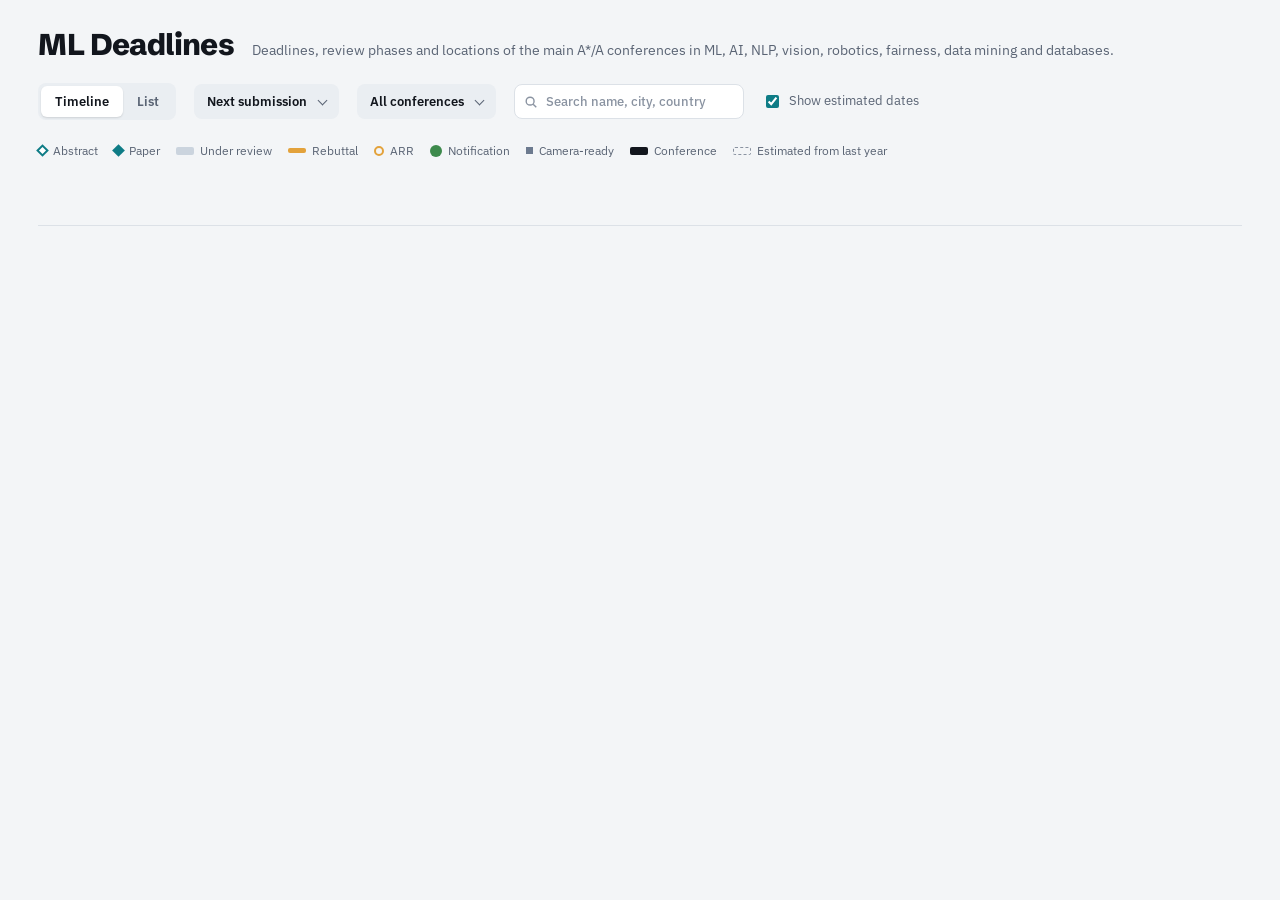
==== commit 2c24acf7: "Let visitors pick single conferences and share their choice as a link The areas menu becomes a picke" ====
--- a/site/index.html
+++ b/site/index.html
@@ -44,8 +44,8 @@
       <option value="conference">Next conference</option>
     </select></label>
     <div class="pick" id="area-pick">
-      <button type="button" id="area-btn" aria-haspopup="true" aria-expanded="false">All areas</button>
-      <div class="area-pop" id="area-pop" role="group" aria-label="Areas" hidden></div>
+      <button type="button" id="area-btn" aria-haspopup="true" aria-expanded="false">All conferences</button>
+      <div class="area-pop" id="area-pop" role="group" aria-label="Areas and conferences" hidden></div>
     </div>
     <label class="search"><span class="sr">Search conferences</span>
       <svg viewBox="0 0 16 16" fill="none" stroke="currentColor" stroke-width="1.6" aria-hidden="true"><circle cx="7" cy="7" r="4.5"/><path d="M10.5 10.5 14 14"/></svg>
--- a/site/style.css
+++ b/site/style.css
@@ -50,11 +50,24 @@
 .pick::after{content:""; position:absolute; right:13px; top:50%; width:6px; height:6px; margin-top:-5px; border-right:1.5px solid var(--muted); border-bottom:1.5px solid var(--muted); transform:rotate(45deg); pointer-events:none}
 .pick.off select,.pick.off>button{opacity:.45}
 .pick>button{text-align:left; white-space:nowrap}
-.area-pop{position:absolute; top:calc(100% + 6px); left:0; z-index:40; background:var(--surface); border:1px solid var(--line); border-radius:8px; box-shadow:0 8px 24px rgba(0,0,0,.14); padding:6px; min-width:210px; display:flex; flex-direction:column}
+/* the conferences menu: one line per area, its box on the left and its conferences as on/off chips */
+.area-pop{position:absolute; top:calc(100% + 6px); left:0; z-index:40; background:var(--surface); border:1px solid var(--line); border-radius:8px; box-shadow:0 8px 24px rgba(0,0,0,.14); padding:6px; width:min(620px, calc(100vw - 24px)); max-height:min(76vh, 640px); overflow-y:auto; display:flex; flex-direction:column}
 .area-pop label{display:flex; gap:9px; align-items:center; font:500 13px var(--sans); color:var(--ink); padding:7px 10px; border-radius:5px; cursor:pointer; white-space:nowrap}
 .area-pop label:hover{background:var(--surface-2)}
 .area-pop label.all{font-weight:600; border-bottom:1px solid var(--line); border-radius:5px 5px 0 0; margin-bottom:4px; padding-bottom:9px}
 .area-pop input{accent-color:var(--accent); margin:0}
+.pk-grid{display:grid; grid-template-columns:max-content 1fr; gap:2px 6px; align-items:start}
+.pk-chips{display:flex; flex-wrap:wrap; gap:6px; padding:4px 4px 6px 0}
+.area-pop label.chip{padding:0; border-radius:999px}
+.area-pop label.chip:hover{background:none}
+.chip input{position:absolute; opacity:0; width:1px; height:1px; pointer-events:none}  /* the chip itself shows the state */
+.chip span{font:500 12px var(--mono); padding:3px 9px; border-radius:999px; border:1px solid var(--line); color:var(--muted); background:var(--surface)}
+.chip:hover span{border-color:var(--accent); color:var(--ink)}
+.chip input:checked+span{background:var(--accent-soft); border-color:var(--accent); color:var(--ink); font-weight:600}
+.chip input:focus-visible+span{outline:2px solid var(--accent); outline-offset:2px}
+.pk-foot{display:flex; flex-wrap:wrap; align-items:center; justify-content:space-between; gap:4px 12px; border-top:1px solid var(--line); margin-top:4px; padding:6px 0 0 10px; font-size:12px; color:var(--faint)}
+.pk-foot button{font:600 12.5px var(--sans); color:var(--accent); background:none; border:0; padding:6px 10px; border-radius:5px; cursor:pointer; margin-left:auto}
+.pk-foot button:hover{background:var(--surface-2)}
 .search{position:relative; display:inline-flex; align-items:center}
 .search svg{position:absolute; left:10px; width:14px; height:14px; color:var(--faint); pointer-events:none}
 .search input{font:500 13px var(--sans); color:var(--ink); background:var(--surface); border:1px solid var(--line); border-radius:8px; padding:8px 10px 8px 31px; width:230px}
@@ -238,6 +251,9 @@
   .search{order:1; flex:1 1 150px}
   .search input{width:100%}
   .pick,.check{order:2}
+  /* the conferences menu: each area's chips go below its name */
+  .pk-grid{grid-template-columns:1fr; gap:0}
+  .pk-chips{padding:0 4px 10px 32px}
   .tl{min-width:0; width:calc(100% * 12 / 9)}
   .swipe-hint{display:block; margin:-12px 0 0; font-size:12px; color:var(--muted)}
   .tl-head{grid-template-columns:1fr}
